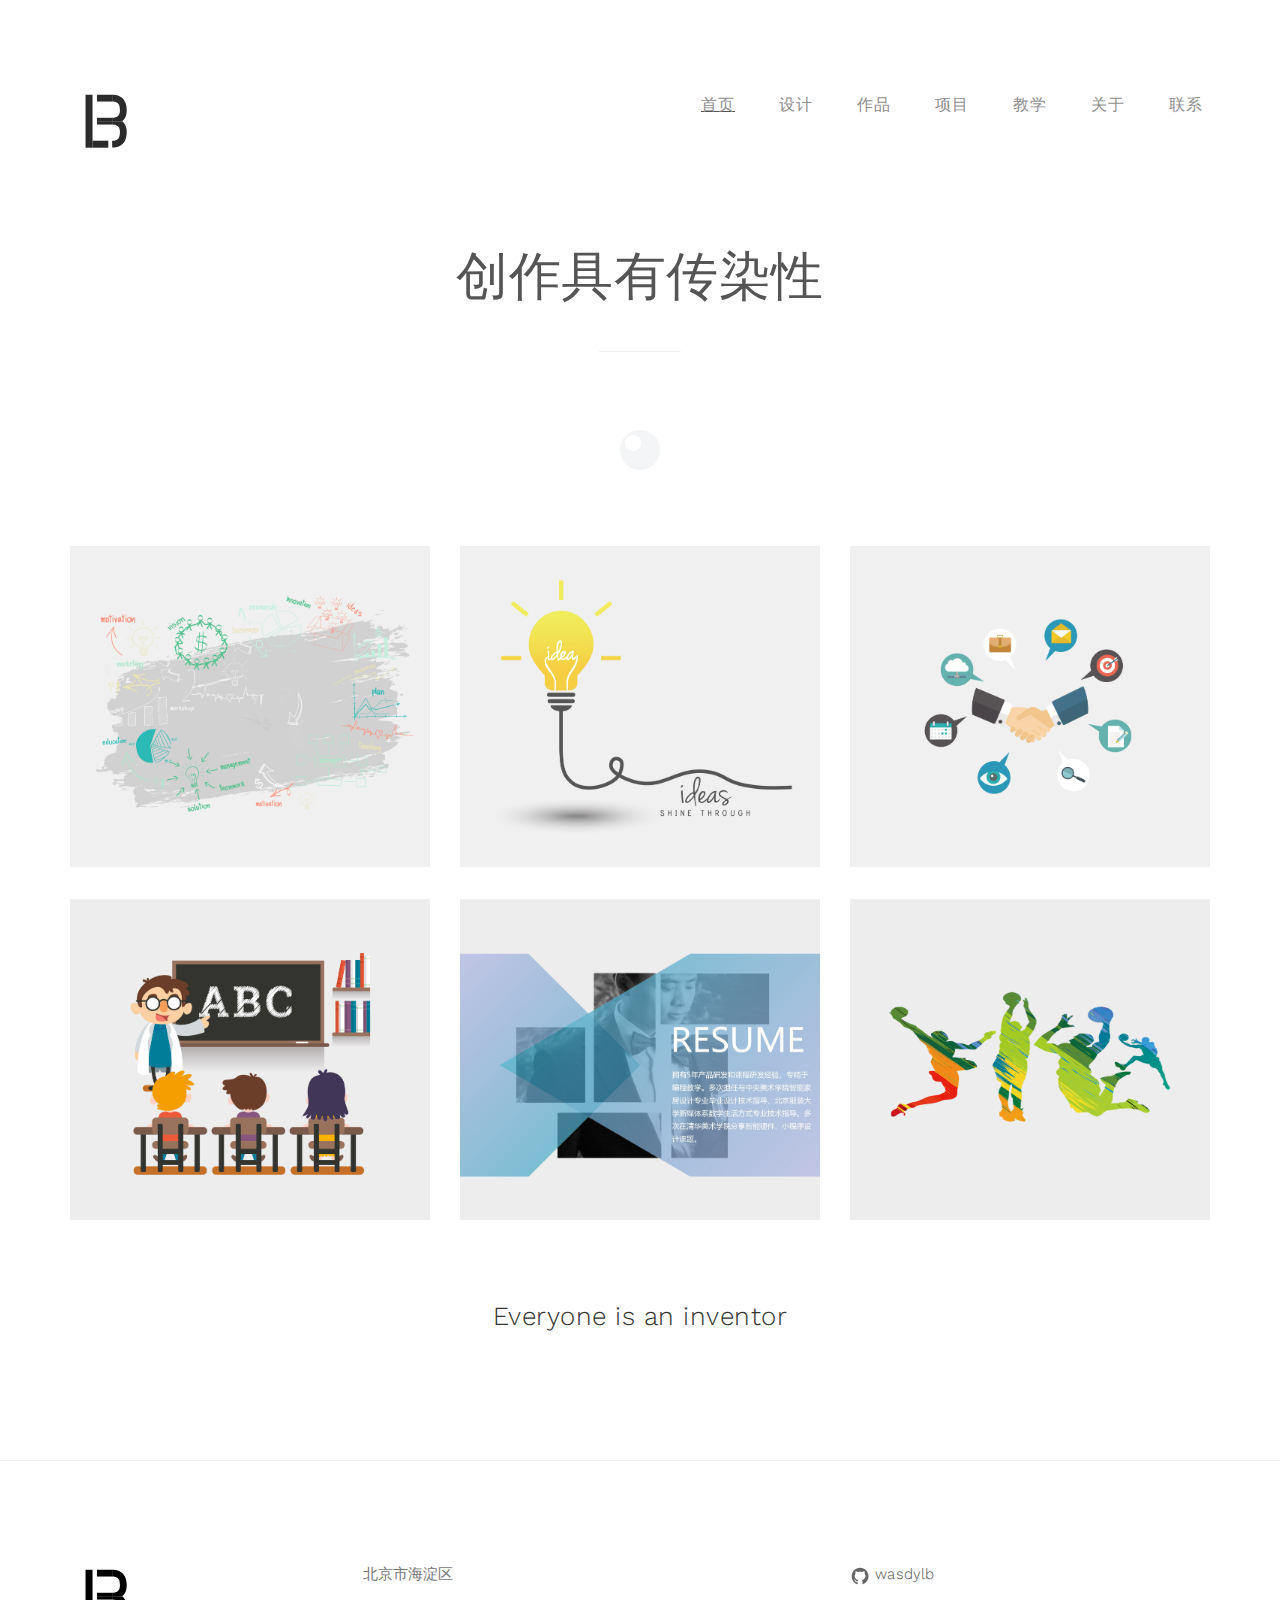
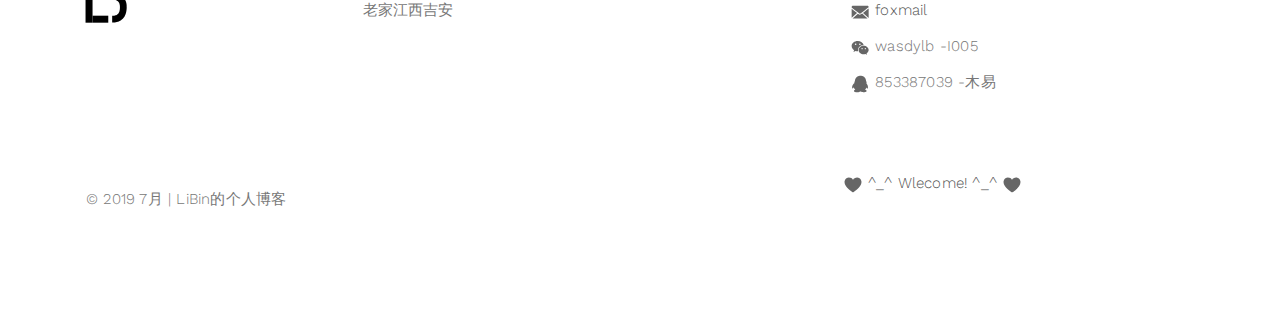
==== index.html @ e0b872ee "first commit" ====
<!DOCTYPE html>
<html lang="en">

<head>

  <meta charset="UTF-8">
  <meta http-equiv="X-UA-Compatible" content="IE=Edge">
  <meta name="description" content="">
  <meta name="keywords" content="">
  <meta name="author" content="">
  <meta name="viewport" content="width=device-width, initial-scale=1, maximum-scale=1">

  <title>LiBin-博客</title>

  <link rel="SHORTCUT ICON" href="images/logo.jpg">
  <link rel="stylesheet" href="css/bootstrap.min.css">

  <!-- Main css -->
  <link rel="stylesheet" href="css/style.css">
  <link href="https://fonts.googleapis.com/css?family=Work+Sans:300,400,700" rel="stylesheet">

</head>

<body>



  <!-- PRE LOADER -->

  <div class="preloader">
    <div class="sk-spinner sk-spinner-wordpress">
      <span class="sk-inner-circle"></span>
    </div>
  </div>

  <!-- Navigation section  -->

  <div class="navbar navbar-default navbar-static-top" role="navigation">
    <div class="container">

      <div class="navbar-header">
        <button class="navbar-toggle" data-toggle="collapse" data-target=".navbar-collapse">
          <span class="icon icon-bar"></span>
          <span class="icon icon-bar"></span>
          <span class="icon icon-bar"></span>
        </button>
        <a href="index.html" class="navbar-brand">
          <img src="images/home/logo.svg" width="70" height="70" />
        </a>
      </div>
      <div class="collapse navbar-collapse">
        <ul class="nav navbar-nav navbar-right">
          <li class="php">
            <a href="index.html">首页</a>
          </li>
          <li>
            <a href="single-blog.html">设计</a>
          </li>
          <li>
            <a href="single-project.html">作品</a>
          </li>
          <li>
            <a href="single-teams.html">项目</a>
          </li>
          <li>
            <a href="single-education.html">教学</a>
          </li>
          <li>
            <a href="about.html">关于</a>
          </li>
          <li>
            <a href="contact.html">联系</a>
          </li>
        </ul>
      </div>

    </div>
  </div>

  <!-- Home Section -->

  <section id="home">
    <div class="container">
      <div class="row">
        <div class="col-md-12 col-sm-12">
          <h1>创作具有传染性</h1>
          <hr>
        </div>
      </div>
    </div>
  </section>

  <!-- Portfolio Section -->
  <section id="portfolio">
    <div class="container">
      <div class="row">

        <div class="col-md-4 col-sm-6">
          <a href="single-blog.html">
            <div class="portfolio-thumb">
              <img src="images/home/stduy.jpg" class="img-responsive" alt="Portfolio">
              <div class="portfolio-overlay">
                <div class="portfolio-item">
                  <h3>自主学习</h3>
                  <small>Study</small>
                </div>
              </div>
            </div>
          </a>
        </div>

        <div class="col-md-4 col-sm-6">
          <a href="single-project.html">
            <div class="portfolio-thumb">
              <img src="images/home/works.jpg" class="img-responsive" alt="Portfolio">
              <div class="portfolio-overlay">
                <div class="portfolio-item">
                  <h3>创意制作</h3>
                  <small>Works</small>
                </div>
              </div>
            </div>
          </a>
        </div>

        <div class="col-md-4 col-sm-6">
          <a href="single-teams.html">
            <div class="portfolio-thumb">
              <img src="images/home/teamwork.jpg" class="img-responsive" alt="Portfolio">
              <div class="portfolio-overlay">
                <div class="portfolio-item">
                  <h3>项目研发</h3>
                  <small>Development</small>
                </div>
              </div>
            </div>
          </a>
        </div>

        <div class="col-md-4 col-sm-6">
          <a href="single-education.html">
            <div class="portfolio-thumb">
              <img src="images/home/education.jpg" class="img-responsive" alt="Portfolio">
              <div class="portfolio-overlay">
                <div class="portfolio-item">
                  <h3>寓教于乐</h3>
                  <small>Education</small>
                </div>
              </div>
            </div>
          </a>
        </div>

        <div class="col-md-4 col-sm-6">
          <a href="about.html">
            <div class="portfolio-thumb">
              <img src="images/home/resume.jpg" class="img-responsive" alt="Portfolio">
              <div class="portfolio-overlay">
                <div class="portfolio-item">
                  <h3>个人简历</h3>
                  <small>Resume</small>
                </div>
              </div>
            </div>
          </a>
        </div>

        <div class="col-md-4 col-sm-6">
          <a href="single-hobby.html">
            <div class="portfolio-thumb">
              <img src="images/home/hobby.jpg" class="img-responsive" alt="Portfolio">
              <div class="portfolio-overlay">
                <div class="portfolio-item">
                  <h3>个人爱好</h3>
                  <small>Hobby</small>
                </div>
              </div>
            </div>
          </a>
        </div>

        <div class="col-md-12 col-sm-12 text-center">
          <h3>Everyone is an inventor</h3>
        </div>

      </div>
    </div>
  </section>

  <!-- Footer Section -->

  <footer>
    <div class="container">
      <div class="row">

        <a href="index.html" class="col-md-3 col-sm-3">
          <img src="images/home/logo.svg" width="70" height="70" />
        </a>

        <div class="col-md-4 col-sm-4">
          <p>北京市海淀区</p>
          <p>老家江西吉安</p>
        </div>

        <div class="col-md-offset-1 col-md-4 col-sm-offset-1 col-sm-3">
          <p>
            <a href="https://github.com/wasdylb" target="view_window">
              <img src="images/home/icon-github.svg" width="20" height="20" /> wasdylb</a>
          </p>
          <p>
            <a href="mailto:wasdylb@foxmail.com">
              <img src="images/home/icon-email.svg" width="20" height="20" /> foxmail</a>
          </p>
          <p>
            <img src="images/home/icon-weixin.svg" width="20" height="20" /> wasdylb -I005</p>
          <p>
            <img src="images/home/icon-qq.svg" width="20" height="20" /> 853387039 -木易</p>
        </div>

        <div class="clearfix col-md-12 col-sm-12">
          <hr>
        </div>

        <div class="col-md-6 col-sm-6">
          <div class="footer-copyright">
            <a href="index.html">
              <p>© 2019 7月 | LiBin的个人博客 </p>
            </a>
          </div>
        </div>

        <div class="col-md-6 col-sm-6">
          <ul class="social-icon">
            <p>
              <a href="index.html">
                <img src="images/home/icon-love.svg" width="20" height="20" /> ^_^ Wlecome! ^_^
                <img src="images/home/icon-love.svg" width="20" height="20" />
              </a>
            </p>
          </ul>
        </div>

      </div>
    </div>
  </footer>


  <!-- SCRIPTS -->

  <script src="js/jquery.js"></script>
  <script src="js/bootstrap.min.js"></script>
  <script src="js/custom.js"></script>

</body>

</html>
---- css/style.css ----
body {
		background: #ffffff;
    font-family: 'Work Sans', sans-serif;
    font-style: normal;
		font-weight: 300;
    overflow-x: hidden;
}


/*---------------------------------------
    Typorgraphy              
-----------------------------------------*/

h1,h2,h3,h4,h5,h6 {
  font-style: normal;
  font-weight: 300;
  letter-spacing: 0.5px;
}

h1 {
    font-size: 52px;
    padding-bottom: 14px;
    margin-bottom: 0px;
}

h2 {
  font-size: 32px;
  line-height: 46px;
}

h3 {
  font-size: 26px;
}

h4 {
  color: #666;
  font-size: 12px;
  font-weight: normal;
  letter-spacing: 2px;
}

p {
    color: #777;
    font-size: 15px;
    font-weight: 300;
    line-height: 26px;
    letter-spacing: 0.2px;
}

strong {
  font-weight: 400;
}

.btn-success:focus {
  background-color: #000;
  border-color: transparent;
}


/*---------------------------------------
    General               
-----------------------------------------*/

html{
  -webkit-font-smoothing: antialiased;
}

a {
  color: #4d638c;
  -webkit-transition: 0.5s;
  -o-transition: 0.5s;
  transition: 0.5s;
  text-decoration: none !important;
}
a:hover, a:active, a:focus {
  color: #4d638c;
  outline: none;
}

* {
  -webkit-box-sizing: border-box;
  -moz-box-sizing: border-box;
  box-sizing: border-box;
}

*:before,
*:after {
  -webkit-box-sizing: border-box;
  -moz-box-sizing: border-box;
  box-sizing: border-box;
}

#portfolio,
#about,
#blog,
#contact,
#single-project,
#blog-single-post {
  padding-top: 80px;
  padding-bottom: 120px;
}

.section-title {
  position: relative;
  padding-bottom: 62px;
  text-align: center;
}

.section-title h3 {
  color: #555;
  font-weight: 400;
  letter-spacing: 4px;
}


/*---------------------------------------
    Preloader section              
-----------------------------------------*/

.preloader {
  position: fixed;
  top: 0;
  left: 0;
  width: 100%;
  height: 100%;
  z-index: 99999;
  display: flex;
  flex-flow: row nowrap;
  justify-content: center;
  align-items: center;
  background: none repeat scroll 0 0 #ffffff;
}

.sk-spinner-wordpress.sk-spinner {
  background-color: #bdc3c7;
  width: 40px;
  height: 40px;
  border-radius: 40px;
  position: relative;
  -webkit-animation: sk-innerCircle 1s linear infinite;
  animation: sk-innerCircle 1s linear infinite; 
}

.sk-spinner-wordpress .sk-inner-circle {
  display: block;
  background-color: #ffffff;
  width: 16px;
  height: 16px;
  position: absolute;
  border-radius: 8px;
  top: 5px;
  left: 5px; 
}

@-webkit-keyframes sk-innerCircle {
  0% {
    -webkit-transform: rotate(0);
            transform: rotate(0); }

  100% {
    -webkit-transform: rotate(360deg);
            transform: rotate(360deg); } }

@keyframes sk-innerCircle {
  0% {
    -webkit-transform: rotate(0);
            transform: rotate(0); }

  100% {
    -webkit-transform: rotate(360deg);
            transform: rotate(360deg); } }



/*---------------------------------------
    Main Navigation             
-----------------------------------------*/

.navbar-default {
    background: #ffffff;
    padding: 18px 0;
    border: none;
    margin-top: 62px;
}

.navbar-default .navbar-collapse, .navbar-default .navbar-form {
  border-color: transparent;
}

.navbar-default .navbar-brand {
  padding-top: 6px;
}

.navbar-default .navbar-brand .fa {
  color: #000;
  font-size: 42px;
}

.navbar-default .navbar-nav li a {
    color: #777;
    font-size: 16px;
    letter-spacing: 1px;
    -webkit-transition: all 0.4s ease-in-out;
    transition: all 0.4s ease-in-out;
    padding-right: 22px;
    padding-left: 22px;
}

.navbar-default .navbar-nav > li a:hover {
    color: #333 !important;
}

.navbar-default .navbar-nav > li > a:hover,
.navbar-default .navbar-nav > li > a:focus {
    color: #777;
    background-color: transparent;
}

.navbar-default .navbar-nav li a:hover,
 .navbar-default .navbar-nav .active > a {
    color: #333;
  }

.navbar-default .navbar-nav > .active > a,
.navbar-default .navbar-nav > .active > a:hover,
.navbar-default .navbar-nav > .active > a:focus {
    color: #333;
    background-color: transparent;
}

.navbar-default .navbar-toggle {
     border: none;
     padding-top: 10px;
  }

.navbar-default .navbar-toggle .icon-bar {
    background: #bdc3c7;
    border-color: transparent;
  }

.navbar-default .navbar-toggle:hover,
.navbar-default .navbar-toggle:focus { 
  background-color: transparent;
}



/*---------------------------------------
    Home section              
-----------------------------------------*/

#home {
    background-size: cover;
    background-position: center center;
    display: -webkit-box;
    display: -webkit-flex;
     display: -ms-flexbox;
    display: flex;
    -webkit-box-align: center;
    -webkit-align-items: center;
    -ms-flex-align: center;
     align-items: center;
    position: relative;
    text-align: center;
    padding-top: 60px;
    padding-bottom: 40px;
}

#home hr {
  width: 82px;
  margin-top: 32px;
}



/*---------------------------------------
   About section              
-----------------------------------------*/

#about .text-center {
  padding-bottom: 42px;
}

#about .col-md-8 {
  padding-left: 0px;
}

#about .col-md-8 img {
  padding-right: 22px;
  padding-bottom: 22px;
}

#about hr {
  width: 100px;
  margin-top: 42px;
  margin-bottom: 42px;
}

hr {
  width: 100px;
  margin-top: 42px;
  margin-bottom: 42px;
}


#about ul {
  padding-left: 22px;
}

#about ul li {
  color: #777;
  font-size: 16px;
  font-weight: 400;
  padding-top: 2px;
  padding-bottom: 2px;
}



/*---------------------------------------
   Portfolio section              
-----------------------------------------*/

#portfolio small {
  color: #f0f0f0;
  font-size: 10px;
  letter-spacing: 1px;
  text-transform: uppercase;
}

#portfolio .portfolio-thumb {
  position: relative;
  padding: 0;
  margin-top: 32px;
}

#portfolio .portfolio-thumb .portfolio-overlay {
  position: absolute;
  background: #666;
  color: #ffffff;
  top: 0;
  left: 0;
  right: 0;
  bottom: 0;
  width: 100%;
  height: 100%;
  text-align: center;
  vertical-align: top;
  opacity: 0;
  transition: all 0.4s ease-in-out;
}

#portfolio .portfolio-item {
    position: absolute;
    top:50%;
    left: 50%;
    -webkit-transform:translate(-50%,-50%);
      -ms-transform:translate(-50%,-50%);
          transform:translate(-50%,-50%);
}

#portfolio .portfolio-thumb:hover .portfolio-overlay {
  opacity: 0.9;
}

#portfolio .text-center {
  padding-top: 62px;
}

.copyrights{
	text-indent:-9999px;
	height:0;
	line-height:0;
	font-size:0;
	overflow:hidden;
}
/*---------------------------------------
   Single Project section              
-----------------------------------------*/

#single-project {
  text-align: center;
}

#single-project .col-md-12,
#single-project .col-md-6,
#single-project .col-md-4 {
  padding-left: 0px;
  padding-bottom: 22px;
}

#single-project .col-md-12 {
  padding-top: 42px;
}

#single-project .text-center strong {
  display: block;
  padding-top: 12px;
}

#single-project a {
  color: #555;
  font-weight: bold;
  letter-spacing: 1px;
  padding-left: 14px;
}



/*---------------------------------------
   Contact section              
-----------------------------------------*/

#contact .col-md-6,
#contact .col-md-12 {
  padding-left: 0px;
}

#contact .form-control {
  border: 1px solid #f0f0f0;
  box-shadow: none;
  margin-top: 10px;
  margin-bottom: 10px;
  transition: all 0.4s ease-in-out;
}

#contact .form-control:hover {
  border-color: #777;
}

#contact input,
#contact select {
  height: 50px;
}

#contact input[type="submit"] {
  background: #222;
  border-radius: 100px;
  border: none;
  color: #ffffff;
  font-weight: 400;
  transition: all 0.4s ease-in-out;
}

#contact input[type="submit"]:hover {
  background: #000;
}



/*---------------------------------------
   Blog section              
-----------------------------------------*/

.blog-post-thumb {
  border-bottom: 1px solid #f0f0f0;
  padding-top: 32px;
  padding-bottom: 62px;
  margin-bottom: 32px;
}

.blog-post-thumb:last-child {
  border-bottom: 0px;
  padding-bottom: 32px;
  margin-bottom: 0px;
}

.blog-post-image {
  padding-bottom: 18px;
  width: 100%;
}

.blog-post-title a {
  color: #555;
}

.blog-post-title a:hover {
  color: #000;
}

.blog-post-format {
  padding-bottom: 22px;
}

.blog-post-format span {
  letter-spacing: 0.5px;
  padding-right: 12px;
}

.blog-post-format span a {
  color: #333;
}

.blog-post-format span img {
  display: inline-block;
  width: 42px;
  margin-right: 4px;
}

.blog-post-des blockquote {
  margin: 22px;
}

.blog-post-des .btn {
  border-radius: 100px;
  color: #777;
  font-weight: 400;
  letter-spacing: 1px;
  padding: 14px 28px;
  margin-top: 26px;
  transition: all 0.4s ease-in-out;
}

.blog-post-des .btn:hover {
  background: #000;
  border-color: transparent;
  color: #ffffff;
}

.blog-author {
  border-top: 1px solid #f0f0f0;
  border-bottom: 1px solid #f0f0f0;
  padding-top: 32px;
  padding-bottom: 32px;
  margin-top: 42px;
  margin-bottom: 42px;
}

.blog-author .media img {
  display: inline-block;
  width: 90px;
  margin-right: 12px;
}

.blog-author .media a,
.blog-comment .media h3 {
  color: #444;
  font-size: 18px;
  letter-spacing: 1px;
}

.blog-comment {
  border-bottom: 1px solid #f0f0f0;
  padding-bottom: 32px;
  margin-bottom: 42px;
}

.blog-comment .media:nth-child(3) {
  padding-top: 18px;
}

.blog-comment .media img {
  width: 80px;
  margin-right: 12px;
}

.blog-comment .media h3 {
  display: inline-block;
  padding-right: 14px;
}

.blog-comment h3,
.blog-comment-form h3 {
  padding-bottom: 18px;
}

.blog-comment-form .col-md-4 {
  padding-left: 0px;
}

.blog-comment-form .form-control {
  box-shadow: none;
  border: 1px solid #f0f0f0;
  margin-top: 10px;
  margin-bottom: 10px;
  transition: all 0.4s ease-in-out;
}

.blog-comment-form .form-control:hover {
  border-color: #777;
}

.blog-comment-form input {
  height: 45px;
}

.blog-comment-form input[type="submit"] {
  background: #222;
  border-radius: 100px;
  border: none;
  color: #ffffff;
  font-weight: 400;
  transition: all 0.4s ease-in-out;
}

.blog-comment-form input[type="submit"]:hover {
  background: #000;
  border-color: transparent;
}



/*---------------------------------------
   Blog Single Post section              
-----------------------------------------*/

#blog-single-post .blog-post-des h3 {
  padding-top: 16px;
}



/*---------------------------------------
   Footer section              
-----------------------------------------*/

footer {
    border-top: 1px solid #f0f0f0;
    padding: 100px 0px;
    position: relative;
}

footer .col-md-3 .fa {
  font-size: 42px;
}

footer a {
  color: #555;
}

footer hr {
  border-color: #ffffff;
  margin-top: 42px;
  margin-bottom: 22px;
}

footer .footer-copyright {
  padding-top: 16px;
  padding-left: 16px;
}


/*---------------------------------------
   Social icon             
-----------------------------------------*/

.social-icon {
    position: relative;
    padding: 0;
    margin: 0;
    text-align: center;
}

.social-icon li {
    display: inline-block;
    list-style: none;
}

.social-icon li a {
    color: #777;
    cursor: pointer;
    font-size: 16px;
    text-decoration: none;
    transition: all 0.4s ease-in-out;
    text-align: center;
    vertical-align: middle;
    position: relative;
    margin: 22px 12px 10px 12px;
}

.social-icon li a:hover {
    color: #000;
    transform: scale(1.1);
}



/*---------------------------------------
   Mobile Responsive         
-----------------------------------------*/


@media (max-width: 767px) {

  h1 {
    font-size: 38px;
  }

  h2 {
    font-size: 32px;
    line-height: 48px;
  }

  h3 {
    font-size: 22px;
  }

  .section-title h2 {
    font-size: 22px;
    line-height: 35px;
  }

  .navbar-default {
    margin-top: 0px;
    text-align: center;
  }

  #about .col-md-8 img {
    padding-right: 0px;
  }

  #blog-single-post .blog-post-title h2 {
    font-size: 29px;
    line-height: 40px;
  }

  footer {
    text-align: center;
  }

  footer .col-md-4 {
    padding-top: 42px;
  }

}
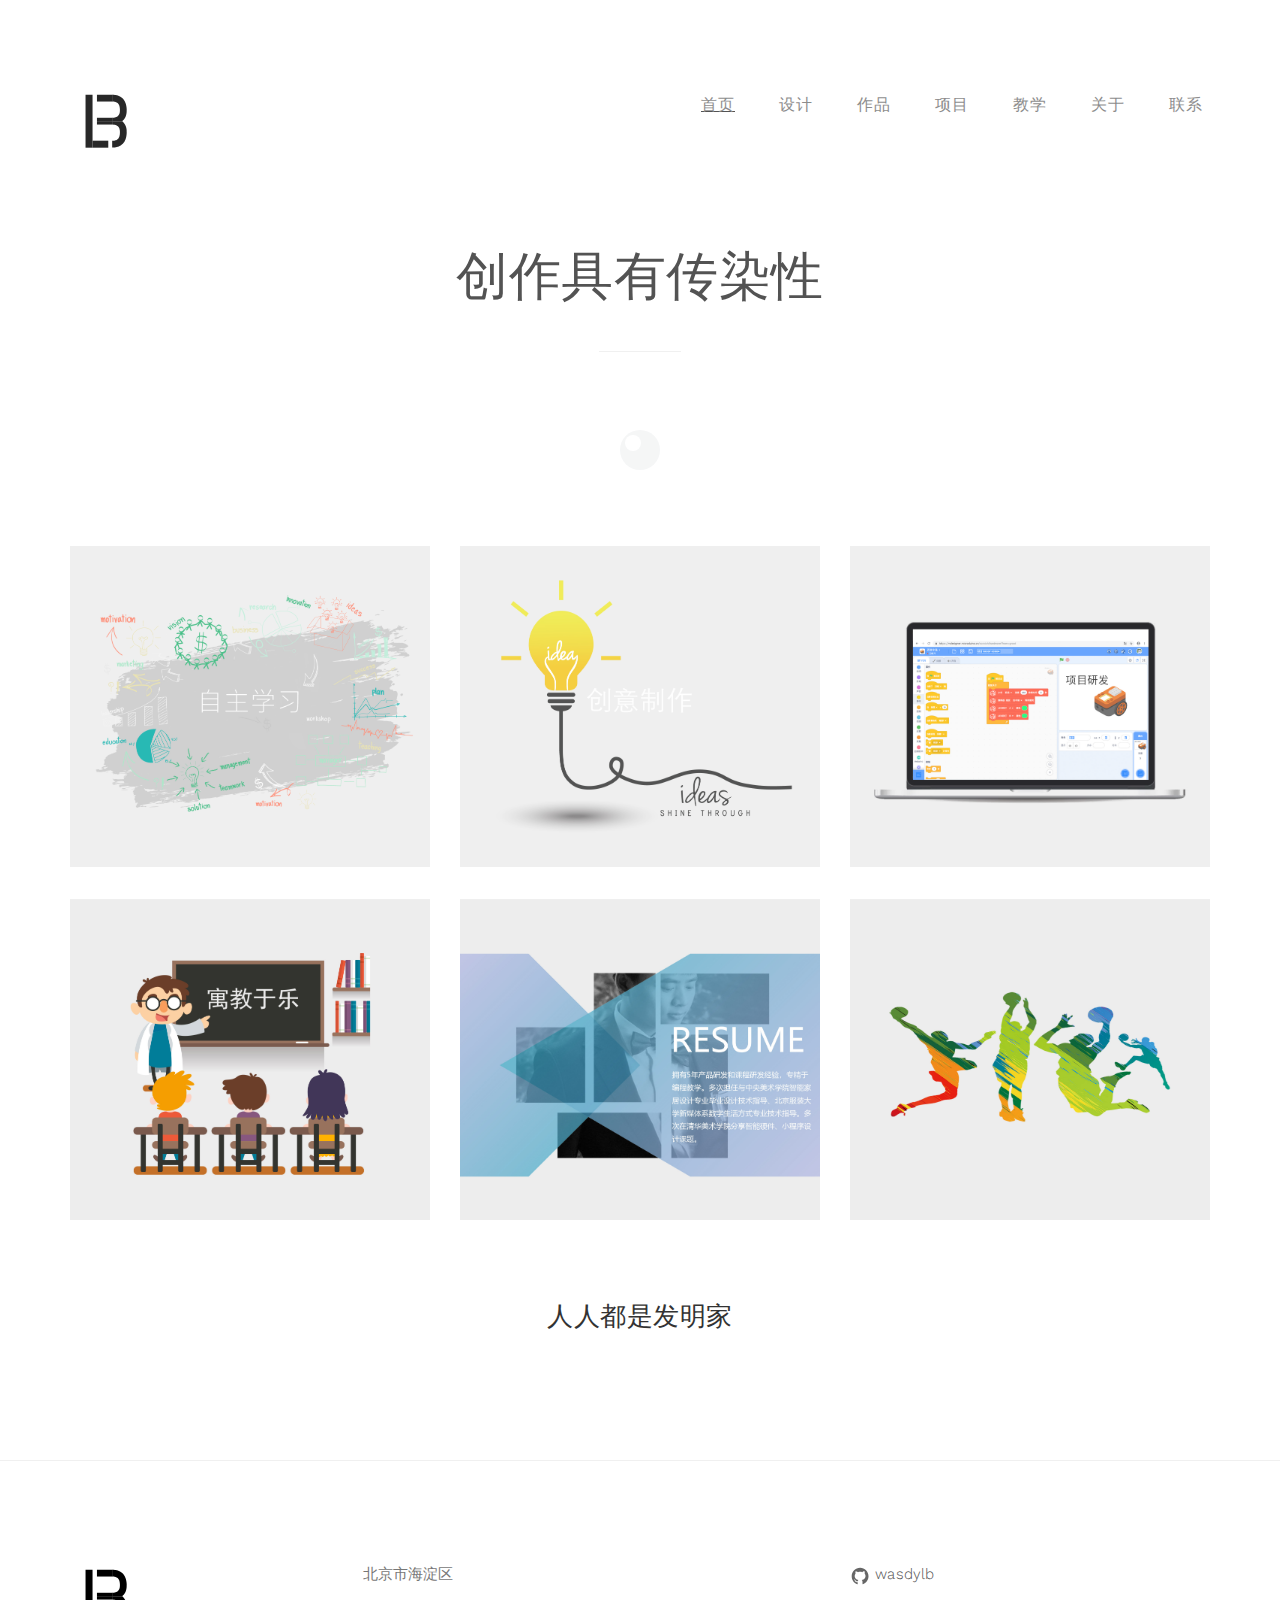
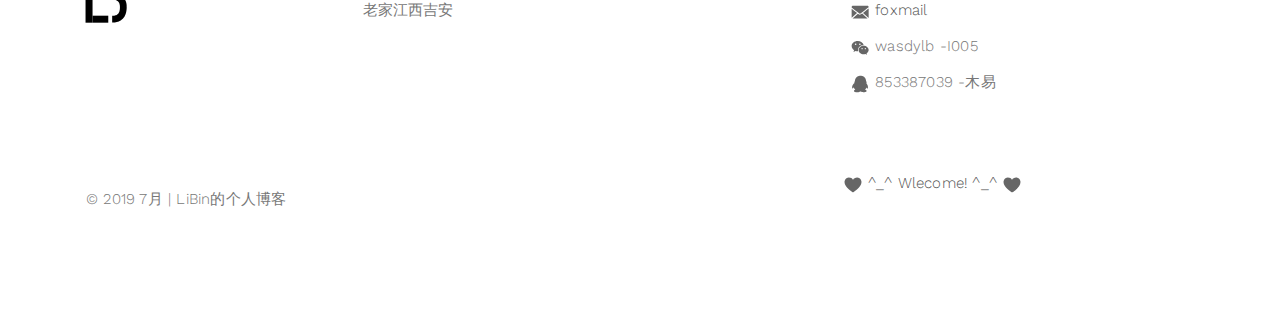
==== commit ee7e5fc7: "修改首页结尾语" ====
--- a/index.html
+++ b/index.html
@@ -180,7 +180,7 @@
         </div>
 
         <div class="col-md-12 col-sm-12 text-center">
-          <h3>Everyone is an inventor</h3>
+          <h3>人人都是发明家</h3>
         </div>
 
       </div>
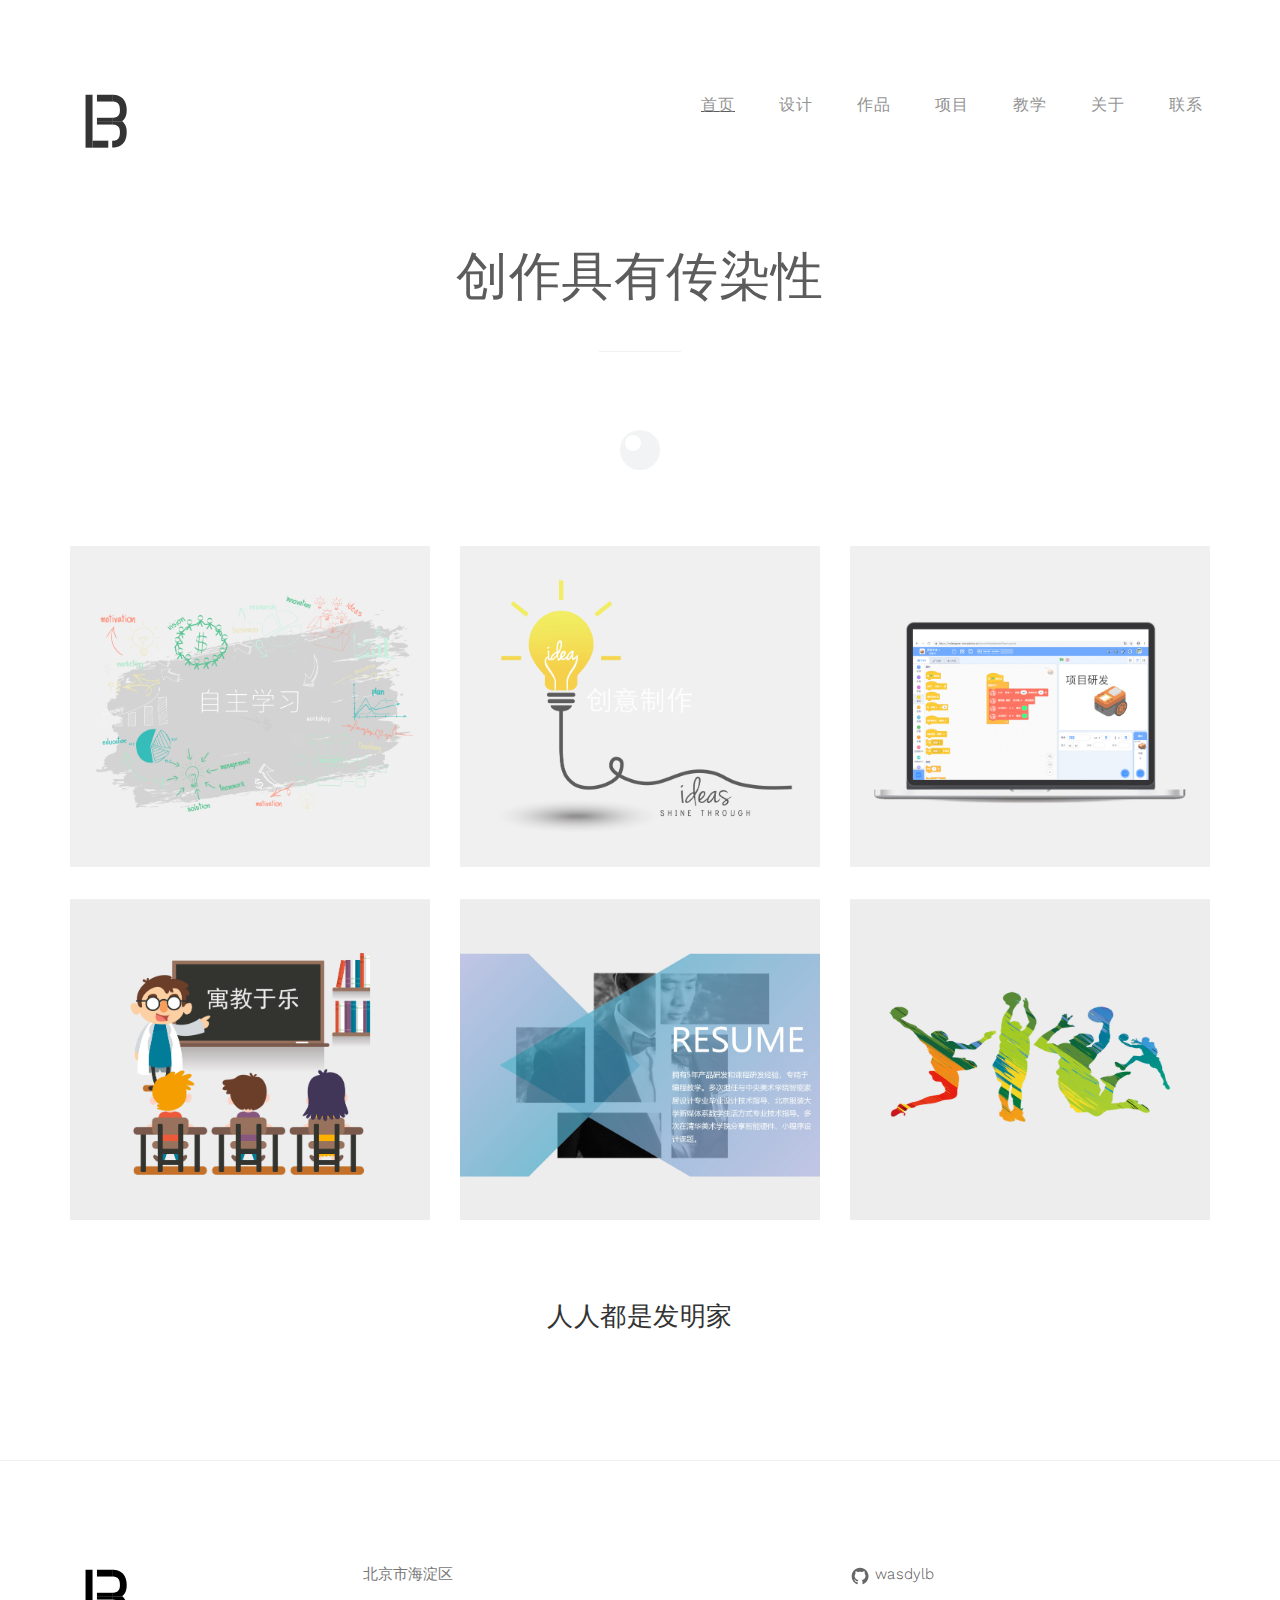
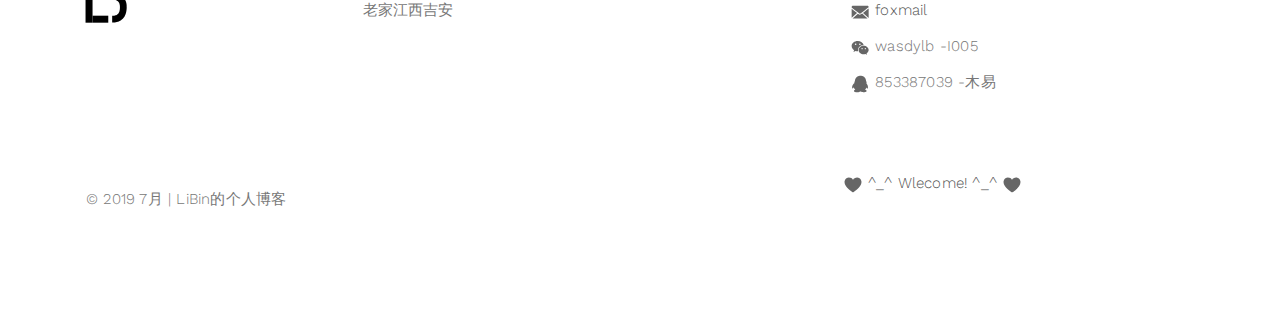
==== commit 00310eaf: "更改字体源" ====
--- a/index.html
+++ b/index.html
@@ -17,7 +17,7 @@
 
   <!-- Main css -->
   <link rel="stylesheet" href="css/style.css">
-  <link href="https://fonts.googleapis.com/css?family=Work+Sans:300,400,700" rel="stylesheet">
+  <link href="https://fonts.useso.com/css?family=Work+Sans:300,400,700" rel="stylesheet">
 
 </head>
 
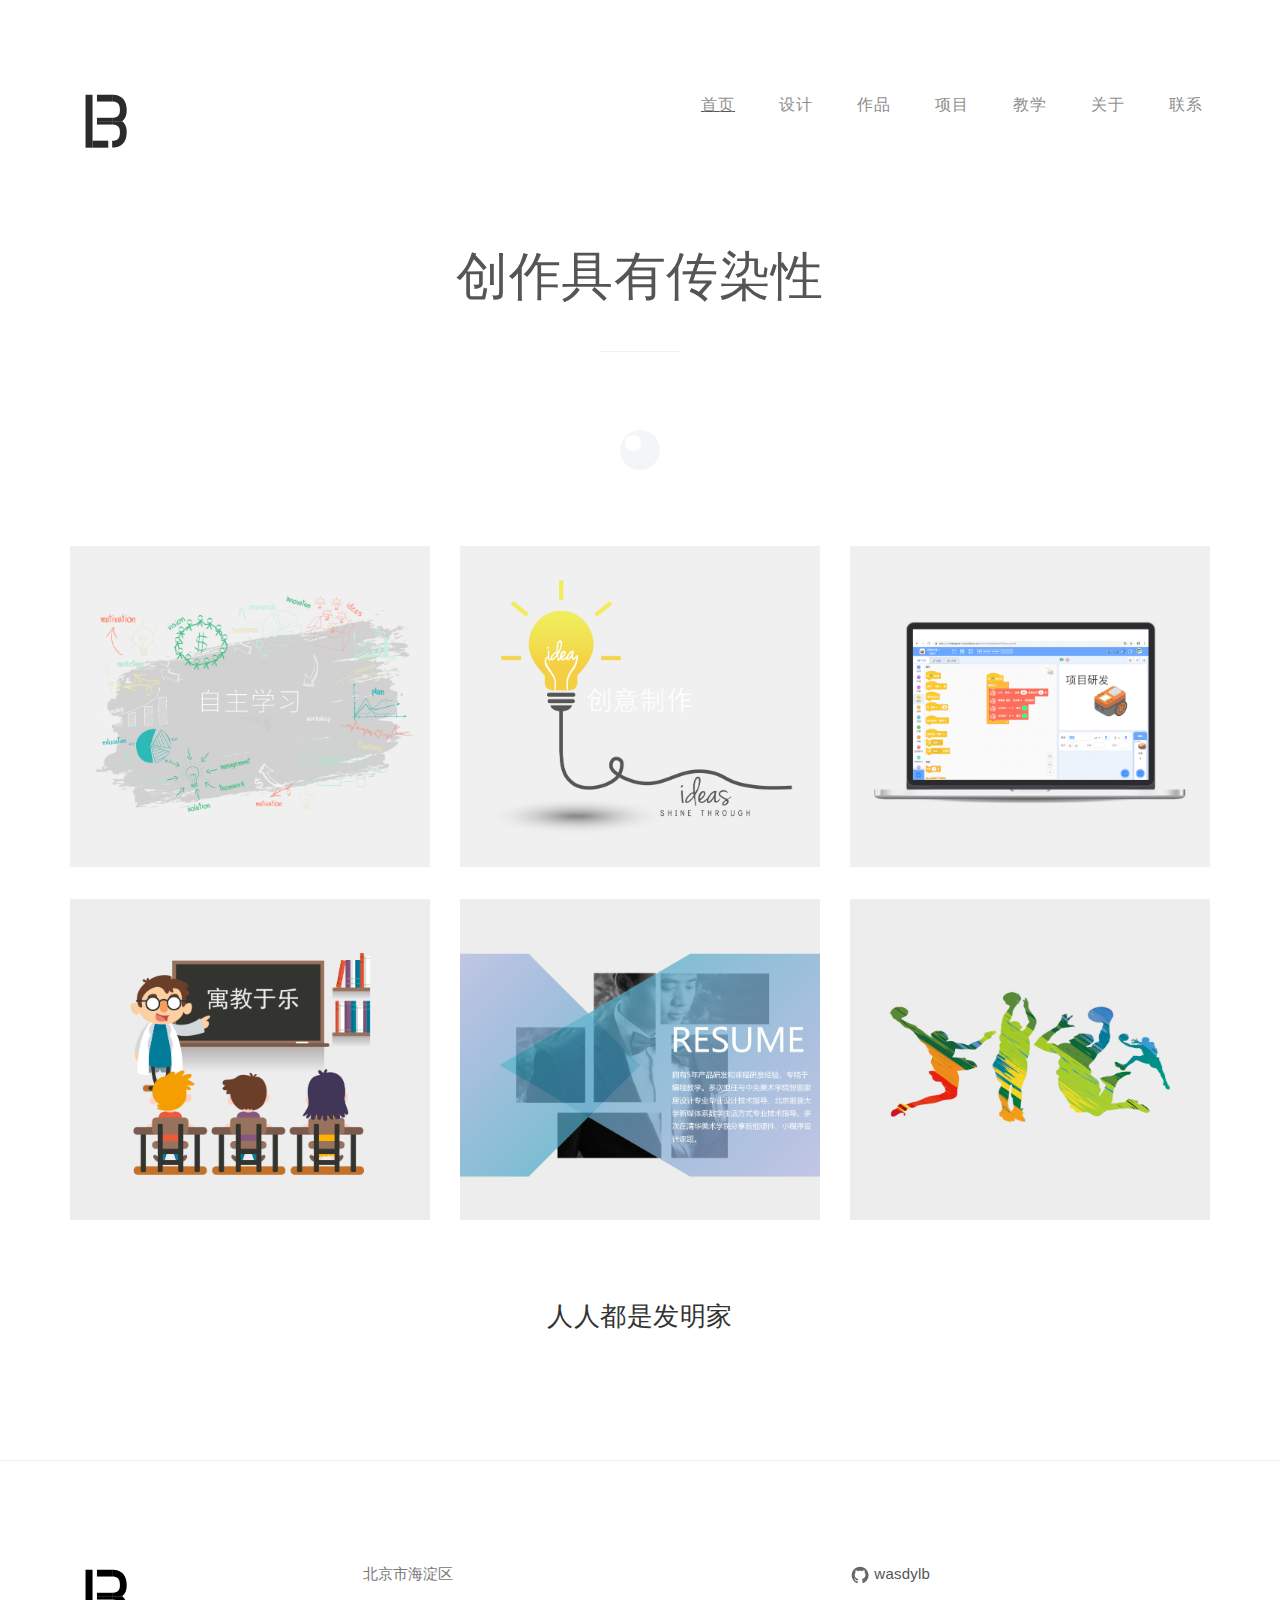
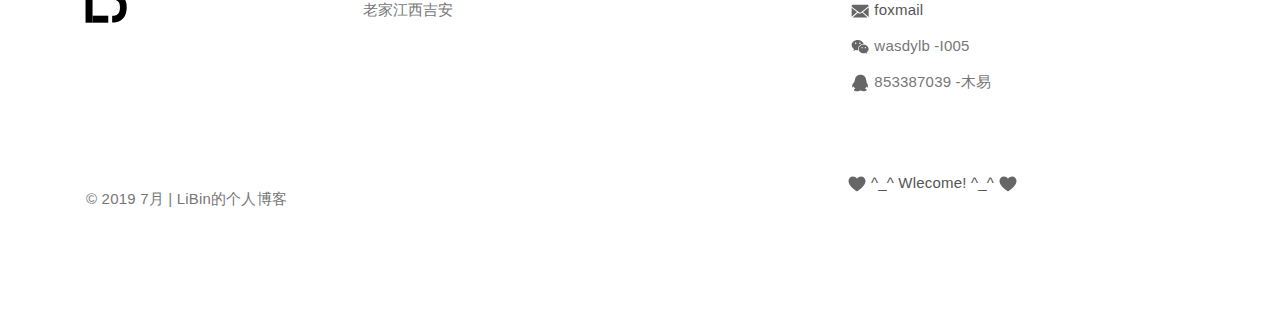
==== commit eb8be1b3: "修改成本地字体" ====
--- a/index.html
+++ b/index.html
@@ -17,7 +17,8 @@
 
   <!-- Main css -->
   <link rel="stylesheet" href="css/style.css">
-  <link href="https://fonts.useso.com/css?family=Work+Sans:300,400,700" rel="stylesheet">
+  <!-- <link href="https://fonts.useso.com/css?family=Work+Sans:300,400,700" rel="stylesheet"> -->
+  <link rel="stylesheet" href="css/originalfonts.css">
 
 </head>
 
--- a/css/originalfonts.css
+++ b/css/originalfonts.css
@@ -0,0 +1,168 @@
+/* vietnamese */
+@font-face {
+  font-family: 'Source Sans Pro';
+  font-style: normal;
+  font-weight: 300;
+  src: local('Source Sans Pro Light'), local('SourceSansPro-Light'), url(https://fonts.gstatic.com/s/sourcesanspro/v9/toadOcfmlt9b38dHJxOBGD_j0nMiB9fPhg_k1wdK2h0.woff2) format('woff2');
+  unicode-range: U+0102-0103, U+1EA0-1EF9, U+20AB;
+}
+/* latin-ext */
+@font-face {
+  font-family: 'Source Sans Pro';
+  font-style: normal;
+  font-weight: 300;
+  src: local('Source Sans Pro Light'), local('SourceSansPro-Light'), url(https://fonts.gstatic.com/s/sourcesanspro/v9/toadOcfmlt9b38dHJxOBGDRVvBvQIc1z78c__uoBcyI.woff2) format('woff2');
+  unicode-range: U+0100-024F, U+1E00-1EFF, U+20A0-20AB, U+20AD-20CF, U+2C60-2C7F, U+A720-A7FF;
+}
+/* latin */
+@font-face {
+  font-family: 'Source Sans Pro';
+  font-style: normal;
+  font-weight: 300;
+  src: local('Source Sans Pro Light'), local('SourceSansPro-Light'), url(https://fonts.gstatic.com/s/sourcesanspro/v9/toadOcfmlt9b38dHJxOBGOode0-EuMkY--TSyExeINg.woff2) format('woff2');
+  unicode-range: U+0000-00FF, U+0131, U+0152-0153, U+02C6, U+02DA, U+02DC, U+2000-206F, U+2074, U+20AC, U+2212, U+2215, U+E0FF, U+EFFD, U+F000;
+}
+/* vietnamese */
+@font-face {
+  font-family: 'Source Sans Pro';
+  font-style: normal;
+  font-weight: 400;
+  src: local('Source Sans Pro'), local('SourceSansPro-Regular'), url(https://fonts.gstatic.com/s/sourcesanspro/v9/ODelI1aHBYDBqgeIAH2zlNOAHFN6BivSraYkjhveRHY.woff2) format('woff2');
+  unicode-range: U+0102-0103, U+1EA0-1EF9, U+20AB;
+}
+/* latin-ext */
+@font-face {
+  font-family: 'Source Sans Pro';
+  font-style: normal;
+  font-weight: 400;
+  src: local('Source Sans Pro'), local('SourceSansPro-Regular'), url(https://fonts.gstatic.com/s/sourcesanspro/v9/ODelI1aHBYDBqgeIAH2zlC2Q8seG17bfDXYR_jUsrzg.woff2) format('woff2');
+  unicode-range: U+0100-024F, U+1E00-1EFF, U+20A0-20AB, U+20AD-20CF, U+2C60-2C7F, U+A720-A7FF;
+}
+/* latin */
+@font-face {
+  font-family: 'Source Sans Pro';
+  font-style: normal;
+  font-weight: 400;
+  src: local('Source Sans Pro'), local('SourceSansPro-Regular'), url(https://fonts.gstatic.com/s/sourcesanspro/v9/ODelI1aHBYDBqgeIAH2zlNV_2ngZ8dMf8fLgjYEouxg.woff2) format('woff2');
+  unicode-range: U+0000-00FF, U+0131, U+0152-0153, U+02C6, U+02DA, U+02DC, U+2000-206F, U+2074, U+20AC, U+2212, U+2215, U+E0FF, U+EFFD, U+F000;
+}
+/* vietnamese */
+@font-face {
+  font-family: 'Source Sans Pro';
+  font-style: normal;
+  font-weight: 600;
+  src: local('Source Sans Pro Semibold'), local('SourceSansPro-Semibold'), url(https://fonts.gstatic.com/s/sourcesanspro/v9/toadOcfmlt9b38dHJxOBGClYwVOhDRq2vbpGRTZ7bbs.woff2) format('woff2');
+  unicode-range: U+0102-0103, U+1EA0-1EF9, U+20AB;
+}
+/* latin-ext */
+@font-face {
+  font-family: 'Source Sans Pro';
+  font-style: normal;
+  font-weight: 600;
+  src: local('Source Sans Pro Semibold'), local('SourceSansPro-Semibold'), url(https://fonts.gstatic.com/s/sourcesanspro/v9/toadOcfmlt9b38dHJxOBGFKFh1TDTPrUZWzVp6FtpG8.woff2) format('woff2');
+  unicode-range: U+0100-024F, U+1E00-1EFF, U+20A0-20AB, U+20AD-20CF, U+2C60-2C7F, U+A720-A7FF;
+}
+/* latin */
+@font-face {
+  font-family: 'Source Sans Pro';
+  font-style: normal;
+  font-weight: 600;
+  src: local('Source Sans Pro Semibold'), local('SourceSansPro-Semibold'), url(https://fonts.gstatic.com/s/sourcesanspro/v9/toadOcfmlt9b38dHJxOBGCOFnW3Jk0f09zW_Yln67Ac.woff2) format('woff2');
+  unicode-range: U+0000-00FF, U+0131, U+0152-0153, U+02C6, U+02DA, U+02DC, U+2000-206F, U+2074, U+20AC, U+2212, U+2215, U+E0FF, U+EFFD, U+F000;
+}
+/* vietnamese */
+@font-face {
+  font-family: 'Source Sans Pro';
+  font-style: normal;
+  font-weight: 700;
+  src: local('Source Sans Pro Bold'), local('SourceSansPro-Bold'), url(https://fonts.gstatic.com/s/sourcesanspro/v9/toadOcfmlt9b38dHJxOBGDovqjS_dXPZszO_XltPdNg.woff2) format('woff2');
+  unicode-range: U+0102-0103, U+1EA0-1EF9, U+20AB;
+}
+/* latin-ext */
+@font-face {
+  font-family: 'Source Sans Pro';
+  font-style: normal;
+  font-weight: 700;
+  src: local('Source Sans Pro Bold'), local('SourceSansPro-Bold'), url(https://fonts.gstatic.com/s/sourcesanspro/v9/toadOcfmlt9b38dHJxOBGFxe-GPfKKFmiXaJ_Q0GFr8.woff2) format('woff2');
+  unicode-range: U+0100-024F, U+1E00-1EFF, U+20A0-20AB, U+20AD-20CF, U+2C60-2C7F, U+A720-A7FF;
+}
+/* latin */
+@font-face {
+  font-family: 'Source Sans Pro';
+  font-style: normal;
+  font-weight: 700;
+  src: local('Source Sans Pro Bold'), local('SourceSansPro-Bold'), url(https://fonts.gstatic.com/s/sourcesanspro/v9/toadOcfmlt9b38dHJxOBGEo0As1BFRXtCDhS66znb_k.woff2) format('woff2');
+  unicode-range: U+0000-00FF, U+0131, U+0152-0153, U+02C6, U+02DA, U+02DC, U+2000-206F, U+2074, U+20AC, U+2212, U+2215, U+E0FF, U+EFFD, U+F000;
+}
+/* vietnamese */
+@font-face {
+  font-family: 'Source Sans Pro';
+  font-style: italic;
+  font-weight: 300;
+  src: local('Source Sans Pro Light Italic'), local('SourceSansPro-LightIt'), url(https://fonts.gstatic.com/s/sourcesanspro/v9/fpTVHK8qsXbIeTHTrnQH6E78GtRp3lhchupCJNw8t58.woff2) format('woff2');
+  unicode-range: U+0102-0103, U+1EA0-1EF9, U+20AB;
+}
+/* latin-ext */
+@font-face {
+  font-family: 'Source Sans Pro';
+  font-style: italic;
+  font-weight: 300;
+  src: local('Source Sans Pro Light Italic'), local('SourceSansPro-LightIt'), url(https://fonts.gstatic.com/s/sourcesanspro/v9/fpTVHK8qsXbIeTHTrnQH6Lpx497t94oDua8KfAL9f-E.woff2) format('woff2');
+  unicode-range: U+0100-024F, U+1E00-1EFF, U+20A0-20AB, U+20AD-20CF, U+2C60-2C7F, U+A720-A7FF;
+}
+/* latin */
+@font-face {
+  font-family: 'Source Sans Pro';
+  font-style: italic;
+  font-weight: 300;
+  src: local('Source Sans Pro Light Italic'), local('SourceSansPro-LightIt'), url(https://fonts.gstatic.com/s/sourcesanspro/v9/fpTVHK8qsXbIeTHTrnQH6MAjkyiewWYrWZc50I8hK7I.woff2) format('woff2');
+  unicode-range: U+0000-00FF, U+0131, U+0152-0153, U+02C6, U+02DA, U+02DC, U+2000-206F, U+2074, U+20AC, U+2212, U+2215, U+E0FF, U+EFFD, U+F000;
+}
+/* vietnamese */
+@font-face {
+  font-family: 'Source Sans Pro';
+  font-style: italic;
+  font-weight: 400;
+  src: local('Source Sans Pro Italic'), local('SourceSansPro-It'), url(https://fonts.gstatic.com/s/sourcesanspro/v9/M2Jd71oPJhLKp0zdtTvoM7YHq4FgHI02B8rPccK0FJQ.woff2) format('woff2');
+  unicode-range: U+0102-0103, U+1EA0-1EF9, U+20AB;
+}
+/* latin-ext */
+@font-face {
+  font-family: 'Source Sans Pro';
+  font-style: italic;
+  font-weight: 400;
+  src: local('Source Sans Pro Italic'), local('SourceSansPro-It'), url(https://fonts.gstatic.com/s/sourcesanspro/v9/M2Jd71oPJhLKp0zdtTvoM40tgx99jmYGv_xzYuwd1rU.woff2) format('woff2');
+  unicode-range: U+0100-024F, U+1E00-1EFF, U+20A0-20AB, U+20AD-20CF, U+2C60-2C7F, U+A720-A7FF;
+}
+/* latin */
+@font-face {
+  font-family: 'Source Sans Pro';
+  font-style: italic;
+  font-weight: 400;
+  src: local('Source Sans Pro Italic'), local('SourceSansPro-It'), url(https://fonts.gstatic.com/s/sourcesanspro/v9/M2Jd71oPJhLKp0zdtTvoMxgy2Fsj5sj3EzlXpqVXRKo.woff2) format('woff2');
+  unicode-range: U+0000-00FF, U+0131, U+0152-0153, U+02C6, U+02DA, U+02DC, U+2000-206F, U+2074, U+20AC, U+2212, U+2215, U+E0FF, U+EFFD, U+F000;
+}
+/* vietnamese */
+@font-face {
+  font-family: 'Source Sans Pro';
+  font-style: italic;
+  font-weight: 600;
+  src: local('Source Sans Pro Semibold Italic'), local('SourceSansPro-SemiboldIt'), url(https://fonts.gstatic.com/s/sourcesanspro/v9/fpTVHK8qsXbIeTHTrnQH6CzM2XYAq8cDhaXsrN8WXcA.woff2) format('woff2');
+  unicode-range: U+0102-0103, U+1EA0-1EF9, U+20AB;
+}
+/* latin-ext */
+@font-face {
+  font-family: 'Source Sans Pro';
+  font-style: italic;
+  font-weight: 600;
+  src: local('Source Sans Pro Semibold Italic'), local('SourceSansPro-SemiboldIt'), url(https://fonts.gstatic.com/s/sourcesanspro/v9/fpTVHK8qsXbIeTHTrnQH6OXKTZYPNtG1yMB_YJSqlic.woff2) format('woff2');
+  unicode-range: U+0100-024F, U+1E00-1EFF, U+20A0-20AB, U+20AD-20CF, U+2C60-2C7F, U+A720-A7FF;
+}
+/* latin */
+@font-face {
+  font-family: 'Source Sans Pro';
+  font-style: italic;
+  font-weight: 600;
+  src: local('Source Sans Pro Semibold Italic'), local('SourceSansPro-SemiboldIt'), url(https://fonts.gstatic.com/s/sourcesanspro/v9/fpTVHK8qsXbIeTHTrnQH6GQKuzMuncr0JB710wa2dPI.woff2) format('woff2');
+  unicode-range: U+0000-00FF, U+0131, U+0152-0153, U+02C6, U+02DA, U+02DC, U+2000-206F, U+2074, U+20AC, U+2212, U+2215, U+E0FF, U+EFFD, U+F000;
+}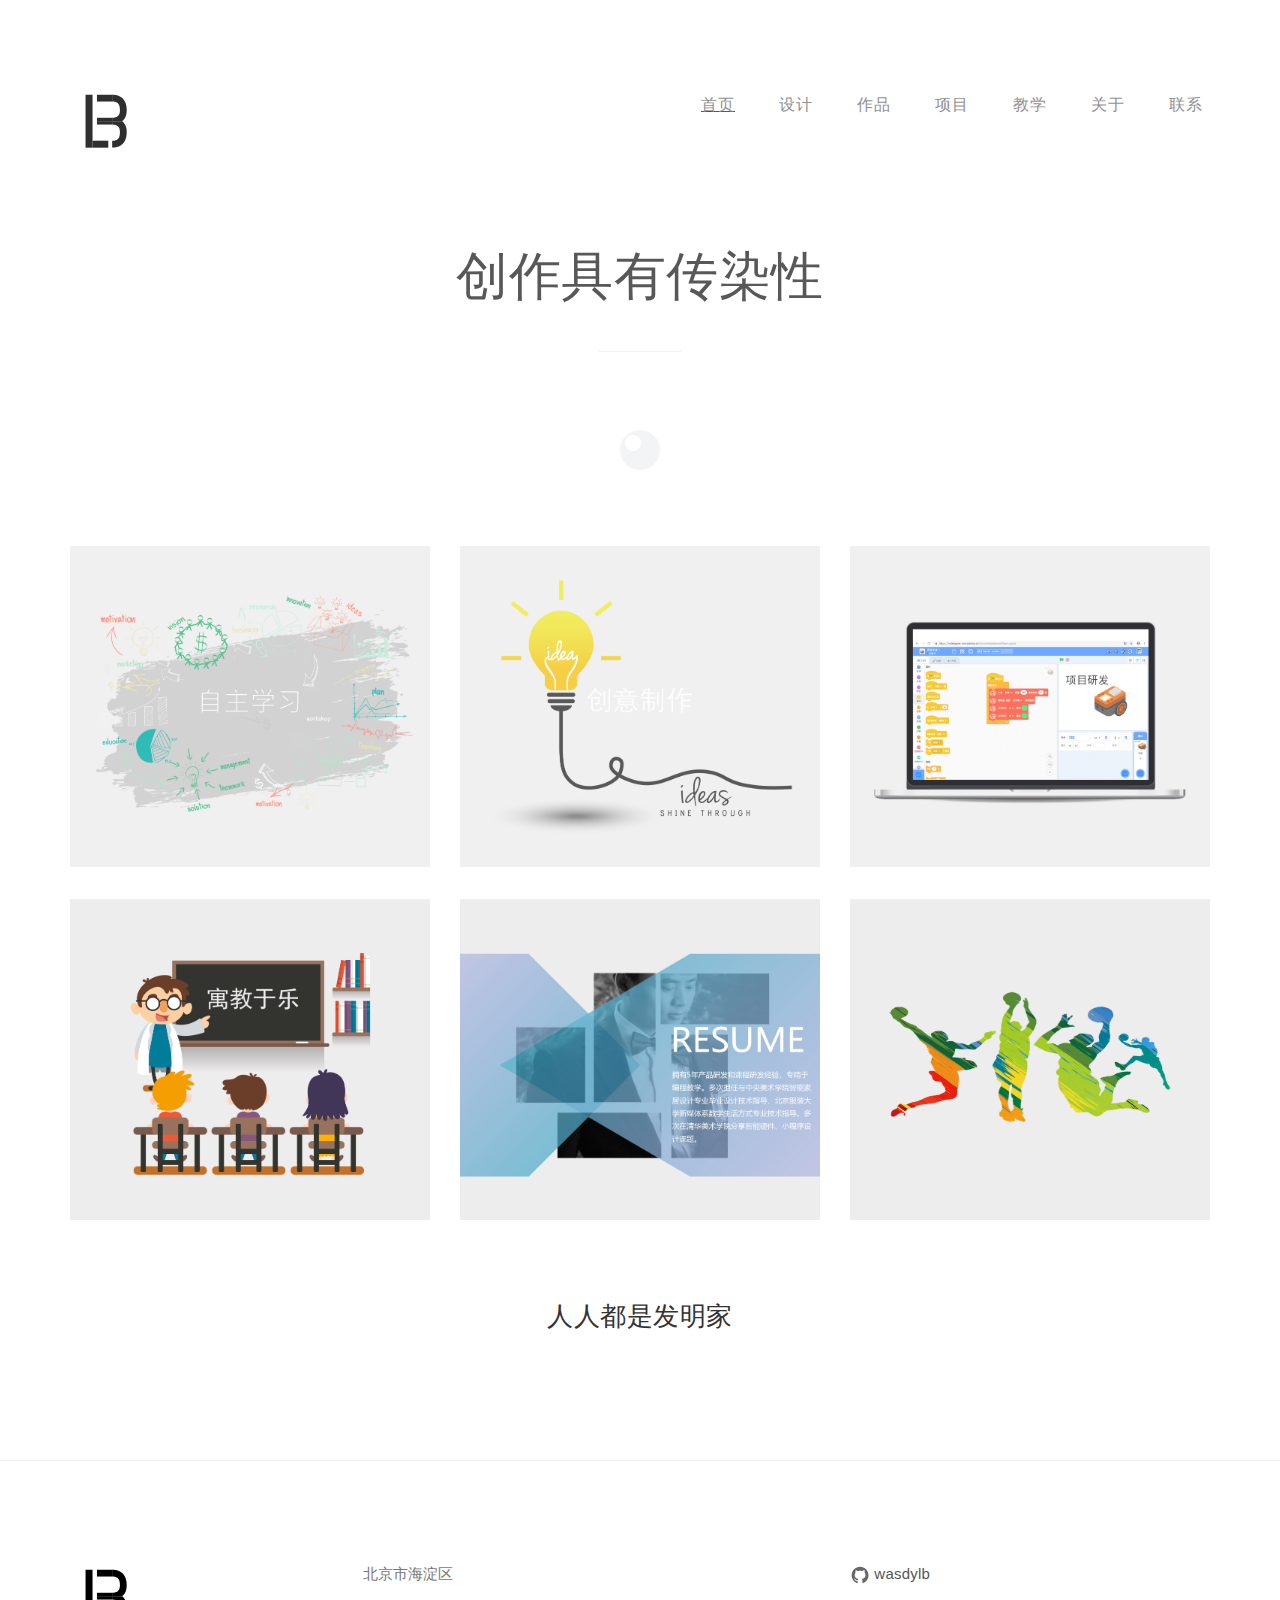
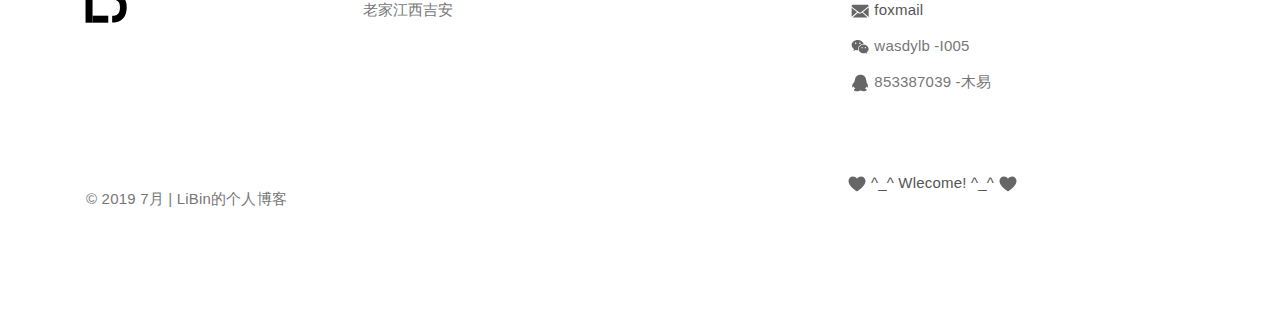
==== commit 73c0b83c: "修改本地字体源" ====
--- a/index.html
+++ b/index.html
@@ -18,7 +18,7 @@
   <!-- Main css -->
   <link rel="stylesheet" href="css/style.css">
   <!-- <link href="https://fonts.useso.com/css?family=Work+Sans:300,400,700" rel="stylesheet"> -->
-  <link rel="stylesheet" href="css/originalfonts.css">
+  <link rel="stylesheet" href="css/fonts.css">
 
 </head>
 
--- a/css/fonts.css
+++ b/css/fonts.css
@@ -0,0 +1,168 @@
+/* vietnamese */
+@font-face {
+  font-family: 'Source Sans Pro';
+  font-style: normal;
+  font-weight: 300;
+  src: local('Source Sans Pro Light'), local('SourceSansPro-Light'), url(./toadOcfmlt9b38dHJxOBGD_j0nMiB9fPhg_k1wdK2h0.woff2) format('woff2');
+  unicode-range: U+0102-0103, U+1EA0-1EF9, U+20AB;
+}
+/* latin-ext */
+@font-face {
+  font-family: 'Source Sans Pro';
+  font-style: normal;
+  font-weight: 300;
+  src: local('Source Sans Pro Light'), local('SourceSansPro-Light'), url(./toadOcfmlt9b38dHJxOBGDRVvBvQIc1z78c__uoBcyI.woff2) format('woff2');
+  unicode-range: U+0100-024F, U+1E00-1EFF, U+20A0-20AB, U+20AD-20CF, U+2C60-2C7F, U+A720-A7FF;
+}
+/* latin */
+@font-face {
+  font-family: 'Source Sans Pro';
+  font-style: normal;
+  font-weight: 300;
+  src: local('Source Sans Pro Light'), local('SourceSansPro-Light'), url(./toadOcfmlt9b38dHJxOBGOode0-EuMkY--TSyExeINg.woff2) format('woff2');
+  unicode-range: U+0000-00FF, U+0131, U+0152-0153, U+02C6, U+02DA, U+02DC, U+2000-206F, U+2074, U+20AC, U+2212, U+2215, U+E0FF, U+EFFD, U+F000;
+}
+/* vietnamese */
+@font-face {
+  font-family: 'Source Sans Pro';
+  font-style: normal;
+  font-weight: 400;
+  src: local('Source Sans Pro'), local('SourceSansPro-Regular'), url(./ODelI1aHBYDBqgeIAH2zlNOAHFN6BivSraYkjhveRHY.woff2) format('woff2');
+  unicode-range: U+0102-0103, U+1EA0-1EF9, U+20AB;
+}
+/* latin-ext */
+@font-face {
+  font-family: 'Source Sans Pro';
+  font-style: normal;
+  font-weight: 400;
+  src: local('Source Sans Pro'), local('SourceSansPro-Regular'), url(./ODelI1aHBYDBqgeIAH2zlC2Q8seG17bfDXYR_jUsrzg.woff2) format('woff2');
+  unicode-range: U+0100-024F, U+1E00-1EFF, U+20A0-20AB, U+20AD-20CF, U+2C60-2C7F, U+A720-A7FF;
+}
+/* latin */
+@font-face {
+  font-family: 'Source Sans Pro';
+  font-style: normal;
+  font-weight: 400;
+  src: local('Source Sans Pro'), local('SourceSansPro-Regular'), url(./ODelI1aHBYDBqgeIAH2zlNV_2ngZ8dMf8fLgjYEouxg.woff2) format('woff2');
+  unicode-range: U+0000-00FF, U+0131, U+0152-0153, U+02C6, U+02DA, U+02DC, U+2000-206F, U+2074, U+20AC, U+2212, U+2215, U+E0FF, U+EFFD, U+F000;
+}
+/* vietnamese */
+@font-face {
+  font-family: 'Source Sans Pro';
+  font-style: normal;
+  font-weight: 600;
+  src: local('Source Sans Pro Semibold'), local('SourceSansPro-Semibold'), url(./toadOcfmlt9b38dHJxOBGClYwVOhDRq2vbpGRTZ7bbs.woff2) format('woff2');
+  unicode-range: U+0102-0103, U+1EA0-1EF9, U+20AB;
+}
+/* latin-ext */
+@font-face {
+  font-family: 'Source Sans Pro';
+  font-style: normal;
+  font-weight: 600;
+  src: local('Source Sans Pro Semibold'), local('SourceSansPro-Semibold'), url(./toadOcfmlt9b38dHJxOBGFKFh1TDTPrUZWzVp6FtpG8.woff2) format('woff2');
+  unicode-range: U+0100-024F, U+1E00-1EFF, U+20A0-20AB, U+20AD-20CF, U+2C60-2C7F, U+A720-A7FF;
+}
+/* latin */
+@font-face {
+  font-family: 'Source Sans Pro';
+  font-style: normal;
+  font-weight: 600;
+  src: local('Source Sans Pro Semibold'), local('SourceSansPro-Semibold'), url(./toadOcfmlt9b38dHJxOBGCOFnW3Jk0f09zW_Yln67Ac.woff2) format('woff2');
+  unicode-range: U+0000-00FF, U+0131, U+0152-0153, U+02C6, U+02DA, U+02DC, U+2000-206F, U+2074, U+20AC, U+2212, U+2215, U+E0FF, U+EFFD, U+F000;
+}
+/* vietnamese */
+@font-face {
+  font-family: 'Source Sans Pro';
+  font-style: normal;
+  font-weight: 700;
+  src: local('Source Sans Pro Bold'), local('SourceSansPro-Bold'), url(./toadOcfmlt9b38dHJxOBGDovqjS_dXPZszO_XltPdNg.woff2) format('woff2');
+  unicode-range: U+0102-0103, U+1EA0-1EF9, U+20AB;
+}
+/* latin-ext */
+@font-face {
+  font-family: 'Source Sans Pro';
+  font-style: normal;
+  font-weight: 700;
+  src: local('Source Sans Pro Bold'), local('SourceSansPro-Bold'), url(./toadOcfmlt9b38dHJxOBGFxe-GPfKKFmiXaJ_Q0GFr8.woff2) format('woff2');
+  unicode-range: U+0100-024F, U+1E00-1EFF, U+20A0-20AB, U+20AD-20CF, U+2C60-2C7F, U+A720-A7FF;
+}
+/* latin */
+@font-face {
+  font-family: 'Source Sans Pro';
+  font-style: normal;
+  font-weight: 700;
+  src: local('Source Sans Pro Bold'), local('SourceSansPro-Bold'), url(./toadOcfmlt9b38dHJxOBGEo0As1BFRXtCDhS66znb_k.woff2) format('woff2');
+  unicode-range: U+0000-00FF, U+0131, U+0152-0153, U+02C6, U+02DA, U+02DC, U+2000-206F, U+2074, U+20AC, U+2212, U+2215, U+E0FF, U+EFFD, U+F000;
+}
+/* vietnamese */
+@font-face {
+  font-family: 'Source Sans Pro';
+  font-style: italic;
+  font-weight: 300;
+  src: local('Source Sans Pro Light Italic'), local('SourceSansPro-LightIt'), url(./fpTVHK8qsXbIeTHTrnQH6E78GtRp3lhchupCJNw8t58.woff2) format('woff2');
+  unicode-range: U+0102-0103, U+1EA0-1EF9, U+20AB;
+}
+/* latin-ext */
+@font-face {
+  font-family: 'Source Sans Pro';
+  font-style: italic;
+  font-weight: 300;
+  src: local('Source Sans Pro Light Italic'), local('SourceSansPro-LightIt'), url(./fpTVHK8qsXbIeTHTrnQH6Lpx497t94oDua8KfAL9f-E.woff2) format('woff2');
+  unicode-range: U+0100-024F, U+1E00-1EFF, U+20A0-20AB, U+20AD-20CF, U+2C60-2C7F, U+A720-A7FF;
+}
+/* latin */
+@font-face {
+  font-family: 'Source Sans Pro';
+  font-style: italic;
+  font-weight: 300;
+  src: local('Source Sans Pro Light Italic'), local('SourceSansPro-LightIt'), url(./fpTVHK8qsXbIeTHTrnQH6MAjkyiewWYrWZc50I8hK7I.woff2) format('woff2');
+  unicode-range: U+0000-00FF, U+0131, U+0152-0153, U+02C6, U+02DA, U+02DC, U+2000-206F, U+2074, U+20AC, U+2212, U+2215, U+E0FF, U+EFFD, U+F000;
+}
+/* vietnamese */
+@font-face {
+  font-family: 'Source Sans Pro';
+  font-style: italic;
+  font-weight: 400;
+  src: local('Source Sans Pro Italic'), local('SourceSansPro-It'), url(./M2Jd71oPJhLKp0zdtTvoM7YHq4FgHI02B8rPccK0FJQ.woff2) format('woff2');
+  unicode-range: U+0102-0103, U+1EA0-1EF9, U+20AB;
+}
+/* latin-ext */
+@font-face {
+  font-family: 'Source Sans Pro';
+  font-style: italic;
+  font-weight: 400;
+  src: local('Source Sans Pro Italic'), local('SourceSansPro-It'), url(./M2Jd71oPJhLKp0zdtTvoM40tgx99jmYGv_xzYuwd1rU.woff2) format('woff2');
+  unicode-range: U+0100-024F, U+1E00-1EFF, U+20A0-20AB, U+20AD-20CF, U+2C60-2C7F, U+A720-A7FF;
+}
+/* latin */
+@font-face {
+  font-family: 'Source Sans Pro';
+  font-style: italic;
+  font-weight: 400;
+  src: local('Source Sans Pro Italic'), local('SourceSansPro-It'), url(./M2Jd71oPJhLKp0zdtTvoMxgy2Fsj5sj3EzlXpqVXRKo.woff2) format('woff2');
+  unicode-range: U+0000-00FF, U+0131, U+0152-0153, U+02C6, U+02DA, U+02DC, U+2000-206F, U+2074, U+20AC, U+2212, U+2215, U+E0FF, U+EFFD, U+F000;
+}
+/* vietnamese */
+@font-face {
+  font-family: 'Source Sans Pro';
+  font-style: italic;
+  font-weight: 600;
+  src: local('Source Sans Pro Semibold Italic'), local('SourceSansPro-SemiboldIt'), url(./fpTVHK8qsXbIeTHTrnQH6CzM2XYAq8cDhaXsrN8WXcA.woff2) format('woff2');
+  unicode-range: U+0102-0103, U+1EA0-1EF9, U+20AB;
+}
+/* latin-ext */
+@font-face {
+  font-family: 'Source Sans Pro';
+  font-style: italic;
+  font-weight: 600;
+  src: local('Source Sans Pro Semibold Italic'), local('SourceSansPro-SemiboldIt'), url(./fpTVHK8qsXbIeTHTrnQH6OXKTZYPNtG1yMB_YJSqlic.woff2) format('woff2');
+  unicode-range: U+0100-024F, U+1E00-1EFF, U+20A0-20AB, U+20AD-20CF, U+2C60-2C7F, U+A720-A7FF;
+}
+/* latin */
+@font-face {
+  font-family: 'Source Sans Pro';
+  font-style: italic;
+  font-weight: 600;
+  src: local('Source Sans Pro Semibold Italic'), local('SourceSansPro-SemiboldIt'), url(./fpTVHK8qsXbIeTHTrnQH6GQKuzMuncr0JB710wa2dPI.woff2) format('woff2');
+  unicode-range: U+0000-00FF, U+0131, U+0152-0153, U+02C6, U+02DA, U+02DC, U+2000-206F, U+2074, U+20AC, U+2212, U+2215, U+E0FF, U+EFFD, U+F000;
+}